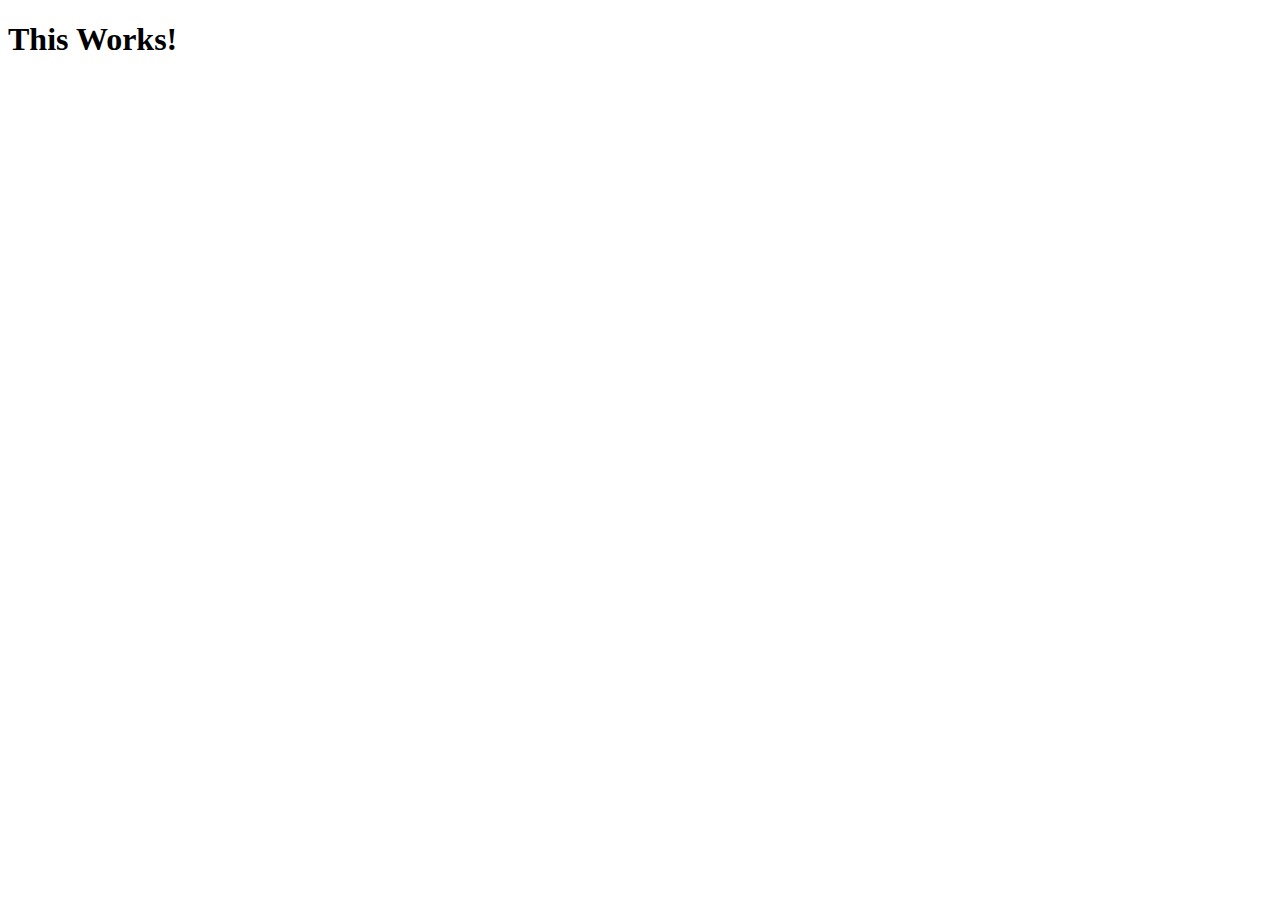
==== JavaScript/index.html @ 1971d3aa "2020.01.08" ====
<!DOCTYPE html>
<html>
    <head>
        <title>Something</title>
        <link rel="stylesheet"
        href="index.css" />
    </head>

    <body>
        <h1 id="title"> This Works! </h1>
        <script src="index.js"></script>
    </body>

</head>
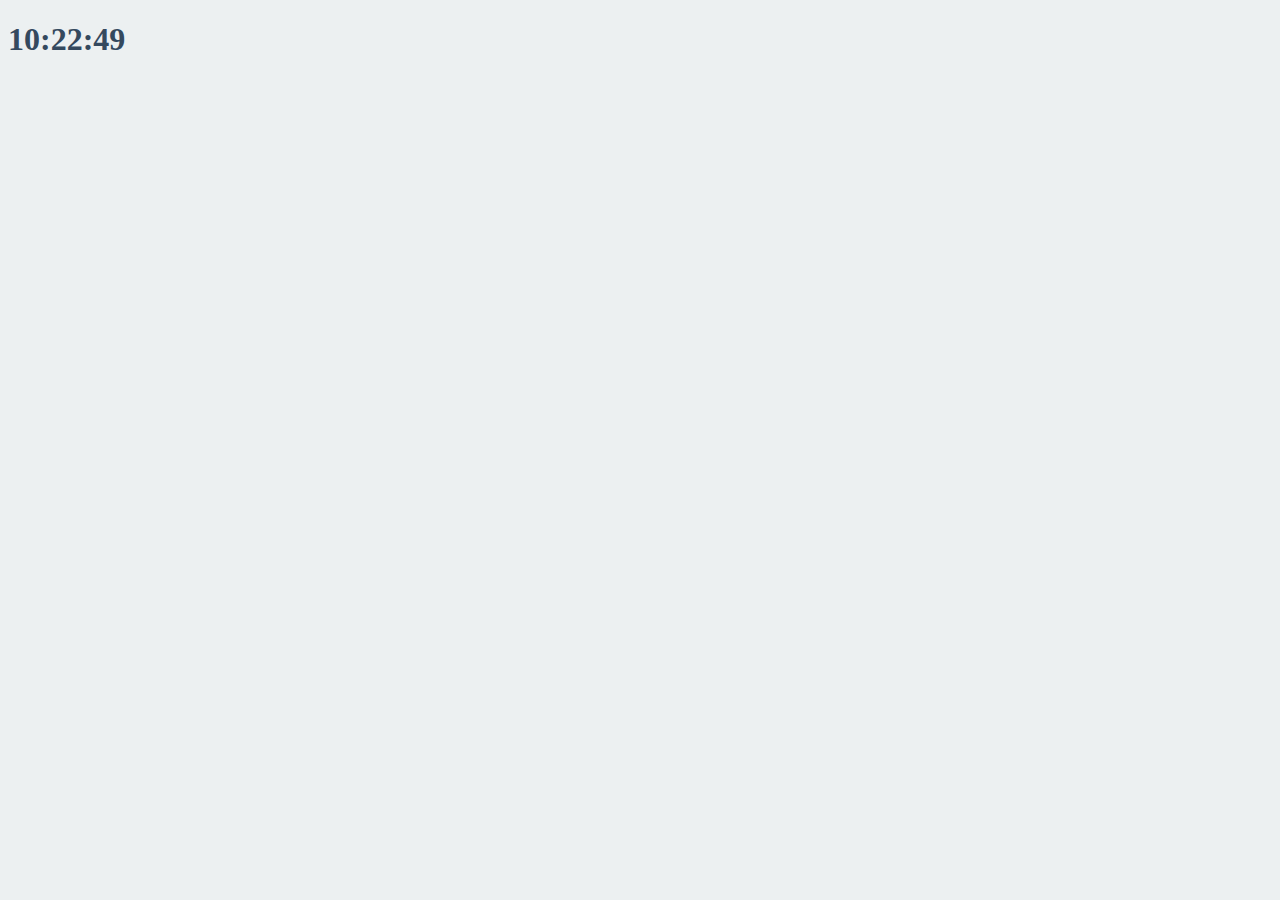
==== commit 48a6866a: "2020.01.10" ====
--- a/JavaScript/index.html
+++ b/JavaScript/index.html
@@ -7,8 +7,16 @@
     </head>
 
     <body>
-        <h1 id="title"> This Works! </h1>
-        <script src="index.js"></script>
+        <div class="js-clock">
+            <h1>00:00</h1>
+        </div>
+
+        <form class="js-form form">
+            <input type = "text" placeholder = "What is your name?"/>
+        </form>
+        <h4 class = "js-greetings greetings"></h4>
+        <script src = "clock.js"></script>
+        <script src = "gretting.js"></script>
     </body>
 
 </head>--- a/JavaScript/index.css
+++ b/JavaScript/index.css
@@ -0,0 +1,25 @@
+body{
+    background-color:#ecf0f1;
+}
+
+.btn {
+    cursor: pointer;
+}
+
+h1 {
+    color: #34495e;
+    transition: color 0.5s ease-in-out;
+}
+
+.clicked {
+    color: #7f8c8d;
+}
+
+.form,
+.greetings {
+    display: none;
+}
+
+.showing {
+    display: block;
+}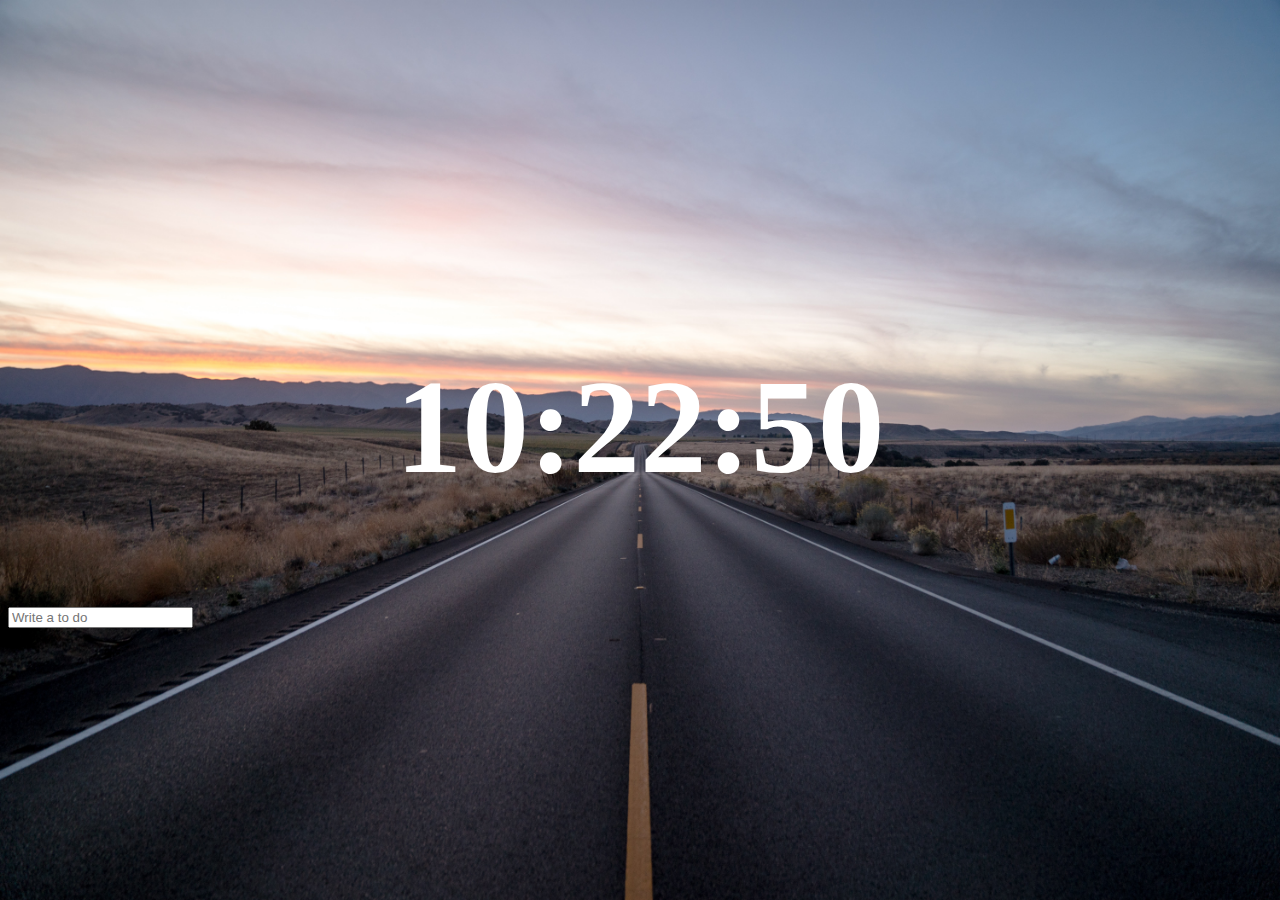
==== commit d27cf01e: "2020.01.11" ====
--- a/JavaScript/index.html
+++ b/JavaScript/index.html
@@ -2,21 +2,30 @@
 <html>
     <head>
         <title>Something</title>
-        <link rel="stylesheet"
-        href="index.css" />
+        <meta charset="utf-8"/>
+        <link rel = "stylesheet"
+        href = "index.css" />
     </head>
 
     <body>
-        <div class="js-clock">
-            <h1>00:00</h1>
+        <div class = "js-clock">
+            <h1 style="text-align: center; font-size: 100pt; margin-top: 350px;">00:00</h1>
         </div>
 
-        <form class="js-form form">
+        <form class = "js-form form">
             <input type = "text" placeholder = "What is your name?"/>
         </form>
         <h4 class = "js-greetings greetings"></h4>
+        <form class = "js-toDoform">
+            <input type = "text" placeholder = "Write a to do" />
+        </form>
+        <ul class="js-toDoList"></ul>
+        <span class="js-weather"></span>
         <script src = "clock.js"></script>
         <script src = "gretting.js"></script>
+        <script src="todo.js"></script>
+        <script src="bg.js"></script>
+        <script src="weather.js"></script>
     </body>
 
 </head>--- a/JavaScript/index.css
+++ b/JavaScript/index.css
@@ -1,14 +1,14 @@
 body{
-    background-color:#ecf0f1;
+    background-color:#2c3e50;
 }
 
 .btn {
     cursor: pointer;
 }
 
-h1 {
-    color: #34495e;
-    transition: color 0.5s ease-in-out;
+body {
+    color: white;
+    font-size: xx-large;
 }
 
 .clicked {
@@ -22,4 +22,22 @@
 
 .showing {
     display: block;
-}+}
+
+@keyframes fadeIn {
+    from {
+        opacity: 0;
+    } to {
+        opacity: 1;
+    }
+}
+
+.bgImage {
+    position: absolute;
+    top: 0;
+    left: 0;
+    width: 100%;
+    height: 100%;
+    z-index: -1;
+    animation: fadeIn 0.5s linear;
+}
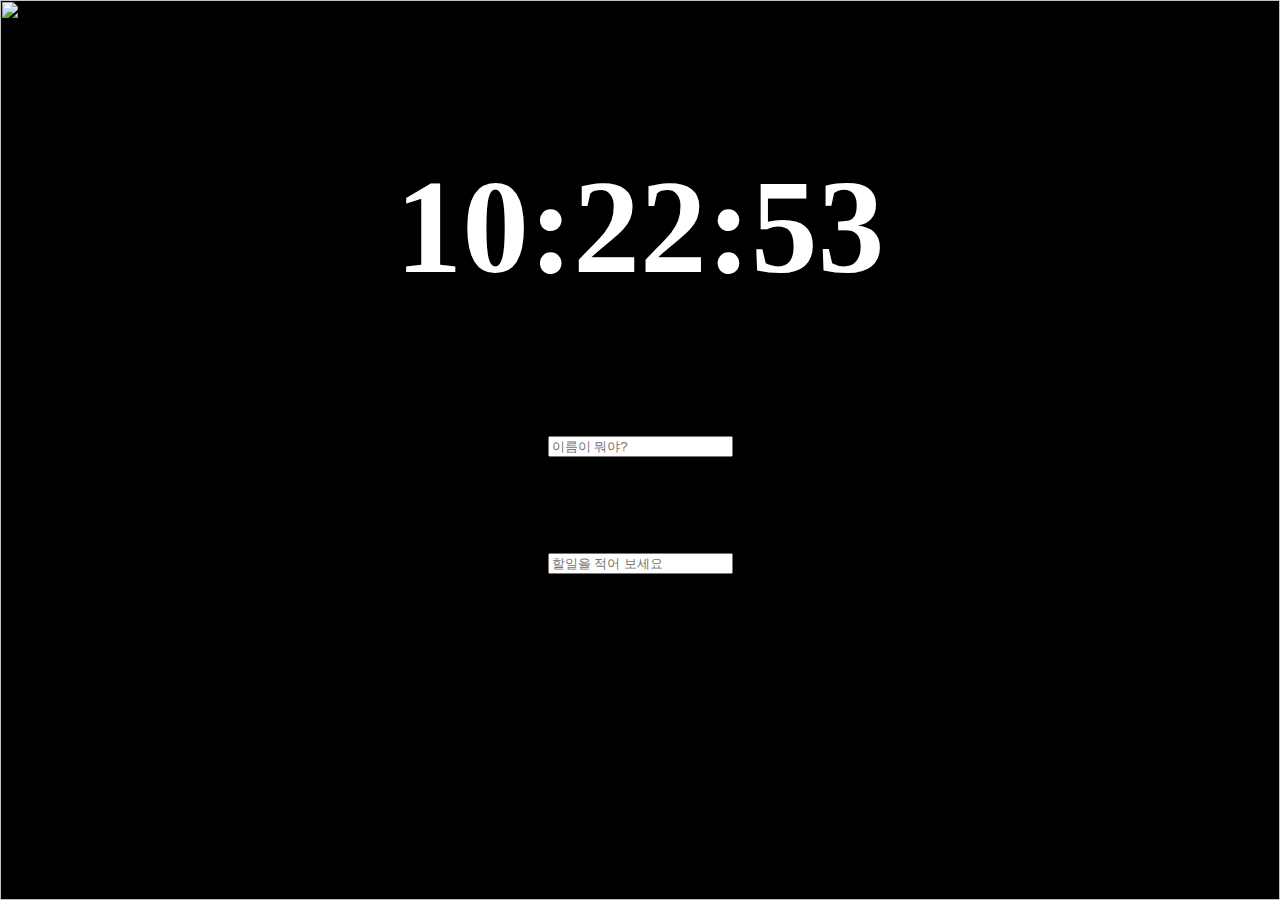
==== commit 66202cf2: "2020.01.29" ====
--- a/JavaScript/index.html
+++ b/JavaScript/index.html
@@ -1,31 +1,43 @@
 <!DOCTYPE html>
 <html>
     <head>
-        <title>Something</title>
+        <title>Main</title>
         <meta charset="utf-8"/>
         <link rel = "stylesheet"
         href = "index.css" />
     </head>
 
     <body>
+        <span class="js-weather"></span>
+        
         <div class = "js-clock">
-            <h1 style="text-align: center; font-size: 100pt; margin-top: 350px;">00:00</h1>
+            <h1 style="text-align: center; font-size: 100pt; margin-top: 150px;">00:00</h1>
         </div>
+        
+        <form class = "js-form form">
+            <h1 style = "text-align: center;">
+                <input  type = "text" placeholder = "이름이 뭐야?"/>
+            </h1>
+        </form>
+        
+        <h1 style = "text-align: center;"class = "js-greetings greetings"></h1>
+        
+        <form class = "js-toDoform">
+            <h1 style = "text-align: center;">
+                <input type = "text" placeholder = "할일을 적어 보세요" />
+            </h1>
+        </form>
 
-        <form class = "js-form form">
-            <input type = "text" placeholder = "What is your name?"/>
-        </form>
-        <h4 class = "js-greetings greetings"></h4>
-        <form class = "js-toDoform">
-            <input type = "text" placeholder = "Write a to do" />
-        </form>
-        <ul class="js-toDoList"></ul>
-        <span class="js-weather"></span>
-        <script src = "clock.js"></script>
+        <ul style = "margin-left: auto; margin-right: auto; display: table;"
+            class = "js-toDoList">
+        </ul>
+
         <script src = "gretting.js"></script>
         <script src="todo.js"></script>
         <script src="bg.js"></script>
         <script src="weather.js"></script>
+        <script src = "clock.js"></script>
+        
     </body>
 
 </head>--- a/JavaScript/index.css
+++ b/JavaScript/index.css
@@ -1,5 +1,5 @@
 body{
-    background-color:#2c3e50;
+    background-color:black;
 }
 
 .btn {
@@ -7,7 +7,7 @@
 }
 
 body {
-    color: white;
+    color: rgb(255, 255, 255);
     font-size: xx-large;
 }
 
